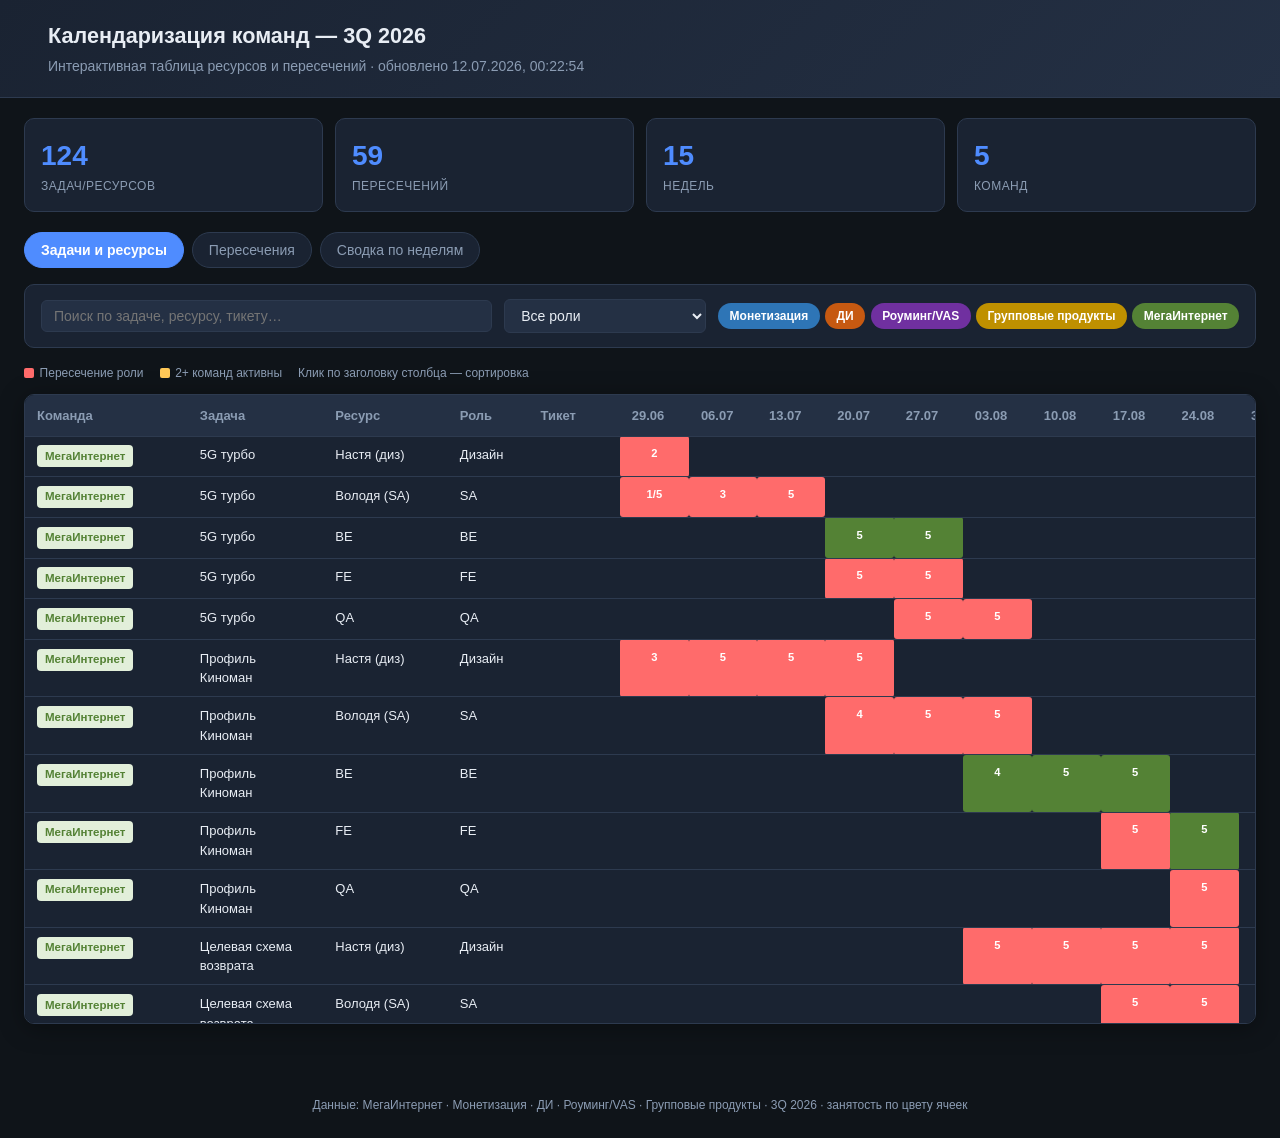
==== index.html @ ff41597f "Update dashboard: add Групповые продукты and rename ДК to МегаИнтернет. Reflects latest calendarizat" ====
<!DOCTYPE html>
<html lang="ru">
<head>
  <meta charset="UTF-8">
  <meta name="viewport" content="width=device-width, initial-scale=1.0">
  <title>Календаризация команд — 3Q 2026</title>
  <style>
    :root {
      --bg: #0f1419;
      --surface: #1a2332;
      --surface2: #243044;
      --border: #2d3a4f;
      --text: #e8edf4;
      --muted: #8b9cb3;
      --accent: #4f8cff;
      --danger: #ff6b6b;
      --danger-bg: rgba(255, 107, 107, 0.15);
      --warn: #ffc857;
      --warn-bg: rgba(255, 200, 87, 0.12);
      --radius: 10px;
      --shadow: 0 4px 24px rgba(0,0,0,.35);
    }
    * { box-sizing: border-box; margin: 0; padding: 0; }
    body {
      font-family: -apple-system, BlinkMacSystemFont, 'Segoe UI', Roboto, sans-serif;
      background: var(--bg);
      color: var(--text);
      min-height: 100vh;
      line-height: 1.5;
    }
    header {
      background: linear-gradient(135deg, #1a2332 0%, #243044 100%);
      border-bottom: 1px solid var(--border);
      padding: 1.25rem 1.5rem;
    }
    header h1 { font-size: 1.35rem; font-weight: 700; }
    header p { color: var(--muted); font-size: 0.875rem; margin-top: 0.25rem; }
    .container { max-width: 1400px; margin: 0 auto; padding: 1.25rem 1.5rem 3rem; }
    .stats {
      display: grid;
      grid-template-columns: repeat(auto-fit, minmax(140px, 1fr));
      gap: 0.75rem;
      margin-bottom: 1.25rem;
    }
    .stat {
      background: var(--surface);
      border: 1px solid var(--border);
      border-radius: var(--radius);
      padding: 1rem;
    }
    .stat .val { font-size: 1.75rem; font-weight: 700; color: var(--accent); }
    .stat .lbl { font-size: 0.75rem; color: var(--muted); text-transform: uppercase; letter-spacing: 0.04em; }
    .tabs {
      display: flex;
      gap: 0.5rem;
      flex-wrap: wrap;
      margin-bottom: 1rem;
    }
    .tab {
      background: var(--surface);
      border: 1px solid var(--border);
      color: var(--muted);
      padding: 0.55rem 1rem;
      border-radius: 999px;
      cursor: pointer;
      font-size: 0.875rem;
      transition: all .15s;
    }
    .tab:hover { border-color: var(--accent); color: var(--text); }
    .tab.active { background: var(--accent); border-color: var(--accent); color: #fff; font-weight: 600; }
    .panel { display: none; }
    .panel.active { display: block; }
    .toolbar {
      display: flex;
      gap: 0.75rem;
      flex-wrap: wrap;
      align-items: center;
      margin-bottom: 1rem;
      background: var(--surface);
      border: 1px solid var(--border);
      border-radius: var(--radius);
      padding: 0.875rem 1rem;
    }
    .toolbar label { font-size: 0.8rem; color: var(--muted); }
    input[type="search"], select {
      background: var(--surface2);
      border: 1px solid var(--border);
      color: var(--text);
      padding: 0.45rem 0.75rem;
      border-radius: 6px;
      font-size: 0.875rem;
    }
    input[type="search"] { min-width: 220px; flex: 1; }
    .chip-group { display: flex; gap: 0.35rem; flex-wrap: wrap; }
    .chip {
      padding: 0.3rem 0.65rem;
      border-radius: 999px;
      font-size: 0.75rem;
      cursor: pointer;
      border: 1px solid var(--border);
      background: var(--surface2);
      color: var(--muted);
      transition: all .12s;
    }
    .chip.on { color: #fff; border-color: transparent; font-weight: 600; }
    .table-wrap {
      overflow: auto;
      border: 1px solid var(--border);
      border-radius: var(--radius);
      background: var(--surface);
      box-shadow: var(--shadow);
      max-height: 70vh;
    }
    table { width: 100%; border-collapse: collapse; font-size: 0.8125rem; }
    th {
      position: sticky;
      top: 0;
      background: var(--surface2);
      color: var(--muted);
      text-align: left;
      padding: 0.65rem 0.75rem;
      border-bottom: 1px solid var(--border);
      white-space: nowrap;
      cursor: pointer;
      user-select: none;
      z-index: 2;
    }
    th:hover { color: var(--text); }
    th.sorted { color: var(--accent); }
    td {
      padding: 0.55rem 0.75rem;
      border-bottom: 1px solid var(--border);
      vertical-align: top;
    }
    tr:hover td { background: rgba(79, 140, 255, 0.06); }
    .team-badge {
      display: inline-block;
      padding: 0.15rem 0.5rem;
      border-radius: 4px;
      font-size: 0.72rem;
      font-weight: 600;
      white-space: nowrap;
    }
    .conflict-row td { background: var(--danger-bg) !important; }
    .multi-row td { background: var(--warn-bg) !important; }
    .week-cell {
      text-align: center;
      min-width: 42px;
      font-size: 0.7rem;
      font-weight: 600;
    }
    .week-cell.filled { border-radius: 3px; }
    .week-cell.conflict { background: var(--danger) !important; color: #fff; }
    .legend {
      display: flex;
      gap: 1rem;
      flex-wrap: wrap;
      font-size: 0.75rem;
      color: var(--muted);
      margin-bottom: 0.75rem;
    }
    .legend span { display: flex; align-items: center; gap: 0.35rem; }
    .dot { width: 10px; height: 10px; border-radius: 2px; }
    .empty { text-align: center; padding: 3rem; color: var(--muted); }
    .conflict-tasks { font-size: 0.75rem; color: var(--muted); margin-top: 0.25rem; }
    footer { text-align: center; padding: 1.5rem; color: var(--muted); font-size: 0.75rem; }
    @media (max-width: 768px) {
      .container { padding: 1rem; }
      input[type="search"] { min-width: 100%; }
    }
  </style>
</head>
<body>
  <header>
    <div class="container" style="padding-bottom:0;padding-top:0">
      <h1>Календаризация команд — 3Q 2026</h1>
      <p>Интерактивная таблица ресурсов и пересечений · <span id="generated"></span></p>
    </div>
  </header>

  <div class="container">
    <div class="stats" id="stats"></div>

    <div class="tabs" id="tabs">
      <button class="tab active" data-tab="gantt">Задачи и ресурсы</button>
      <button class="tab" data-tab="conflicts">Пересечения</button>
      <button class="tab" data-tab="weekly">Сводка по неделям</button>
    </div>

    <div class="toolbar" id="toolbar">
      <input type="search" id="search" placeholder="Поиск по задаче, ресурсу, тикету…">
      <select id="roleFilter"><option value="">Все роли</option></select>
      <div class="chip-group" id="teamChips"></div>
    </div>

    <div class="legend">
      <span><i class="dot" style="background:var(--danger)"></i> Пересечение роли</span>
      <span><i class="dot" style="background:var(--warn)"></i> 2+ команд активны</span>
      <span>Клик по заголовку столбца — сортировка</span>
    </div>

    <div class="panel active" id="panel-gantt">
      <div class="table-wrap"><table id="ganttTable"><thead></thead><tbody></tbody></table></div>
    </div>
    <div class="panel" id="panel-conflicts">
      <div class="table-wrap"><table id="conflictsTable"><thead></thead><tbody></tbody></table></div>
    </div>
    <div class="panel" id="panel-weekly">
      <div class="table-wrap"><table id="weeklyTable"><thead></thead><tbody></tbody></table></div>
    </div>
  </div>

  <footer>Данные: МегаИнтернет · Монетизация · ДИ · Роуминг/VAS · Групповые продукты · 3Q 2026 · занятость по цвету ячеек</footer>

  <script>
    let DATA = null;
    let activeTeams = new Set();
    let sortState = { col: null, asc: true };

    let TEAM_KEYS = [];

    async function loadData() {
      const res = await fetch('data.json');
      DATA = await res.json();
      TEAM_KEYS = Object.keys(DATA.teams);
      document.getElementById('generated').textContent = 'обновлено ' + new Date(DATA.generated).toLocaleString('ru-RU');
      TEAM_KEYS.forEach(t => activeTeams.add(t));
      initFilters();
      renderStats();
      renderAll();
    }

    function initFilters() {
      const roles = [...new Set(DATA.entries.map(e => e.role))].sort();
      const sel = document.getElementById('roleFilter');
      roles.forEach(r => { const o = document.createElement('option'); o.value = r; o.textContent = r; sel.appendChild(o); });

      const chips = document.getElementById('teamChips');
      TEAM_KEYS.forEach(key => {
        const cfg = DATA.teams[key];
        const c = document.createElement('button');
        c.className = 'chip on';
        c.dataset.team = key;
        c.textContent = cfg.full;
        c.style.background = cfg.color;
        c.onclick = () => {
          if (activeTeams.has(key)) { activeTeams.delete(key); c.classList.remove('on'); c.style.background = ''; }
          else { activeTeams.add(key); c.classList.add('on'); c.style.background = cfg.color; }
          renderAll();
        };
        chips.appendChild(c);
      });

      document.getElementById('search').oninput = renderAll;
      document.getElementById('roleFilter').onchange = renderAll;

      document.querySelectorAll('.tab').forEach(btn => {
        btn.onclick = () => {
          document.querySelectorAll('.tab').forEach(b => b.classList.remove('active'));
          document.querySelectorAll('.panel').forEach(p => p.classList.remove('active'));
          btn.classList.add('active');
          document.getElementById('panel-' + btn.dataset.tab).classList.add('active');
        };
      });
    }

    function renderStats() {
      const el = document.getElementById('stats');
      const active = DATA.entries.filter(e => Object.keys(e.weeks).length > 0);
      el.innerHTML = [
        ['Задач/ресурсов', active.length],
        ['Пересечений', DATA.conflicts.length],
        ['Недель', DATA.weeks.length],
        ['Команд', TEAM_KEYS.length],
      ].map(([l,v]) => `<div class="stat"><div class="val">${v}</div><div class="lbl">${l}</div></div>`).join('');
    }

    function filterEntries() {
      const q = document.getElementById('search').value.toLowerCase();
      const role = document.getElementById('roleFilter').value;
      return DATA.entries.filter(e => {
        if (!activeTeams.has(e.team)) return false;
        if (role && e.role !== role) return false;
        if (q && !(`${e.task} ${e.resource} ${e.ticket} ${e.role}`.toLowerCase().includes(q))) return false;
        return Object.keys(e.weeks).length > 0;
      });
    }

    function isConflictWeekRole(weekIso, role) {
      return DATA.conflicts.some(c => c.week === weekIso && c.role === role);
    }

    function teamBadge(team) {
      const cfg = DATA.teams[team];
      return `<span class="team-badge" style="background:${cfg.bg};color:${cfg.color}">${cfg.full}</span>`;
    }

    function renderGantt() {
      const entries = filterEntries();
      const thead = document.querySelector('#ganttTable thead');
      const tbody = document.querySelector('#ganttTable tbody');
      const weekHeaders = DATA.weeks.map(w => `<th>${w.label}</th>`).join('');
      thead.innerHTML = `<tr><th data-col="team">Команда</th><th data-col="task">Задача</th><th data-col="resource">Ресурс</th><th data-col="role">Роль</th><th data-col="ticket">Тикет</th>${weekHeaders}</tr>`;

      if (!entries.length) {
        tbody.innerHTML = `<tr><td colspan="${5 + DATA.weeks.length}" class="empty">Нет данных по фильтрам</td></tr>`;
        return;
      }

      tbody.innerHTML = entries.map(e => {
        const cfg = DATA.teams[e.team];
        const cells = DATA.weeks.map(w => {
          const val = e.weeks[w.iso];
          if (!val) return '<td class="week-cell"></td>';
          const cls = isConflictWeekRole(w.iso, e.role) ? 'week-cell filled conflict' : 'week-cell filled';
          const bg = isConflictWeekRole(w.iso, e.role) ? '' : `background:${cfg.color};color:#fff;`;
          return `<td class="${cls}" style="${bg}" title="${val}">${val.length > 6 ? val.slice(0,5)+'…' : val}</td>`;
        }).join('');
        return `<tr>
          <td>${teamBadge(e.team)}</td>
          <td>${esc(e.task)}</td>
          <td>${esc(e.resource)}</td>
          <td>${esc(e.role)}</td>
          <td>${esc(e.ticket)}</td>${cells}</tr>`;
      }).join('');

      bindSort('#ganttTable', entries, renderGantt);
    }

    function renderConflicts() {
      const q = document.getElementById('search').value.toLowerCase();
      const role = document.getElementById('roleFilter').value;
      let rows = DATA.conflicts.filter(c => {
        if (role && c.role !== role) return false;
        if (!c.teams.some(t => { const k = Object.entries(DATA.teams).find(([_,v]) => v.full === t)?.[0]; return k && activeTeams.has(k); })) return false;
        if (q && !(c.role + c.teams.join() + c.tasks.join()).toLowerCase().includes(q)) return false;
        return true;
      });

      const thead = document.querySelector('#conflictsTable thead');
      const tbody = document.querySelector('#conflictsTable tbody');
      thead.innerHTML = '<tr><th>Неделя</th><th>Роль</th><th>Команды</th><th>Задачи</th></tr>';

      if (!rows.length) {
        tbody.innerHTML = '<tr><td colspan="4" class="empty">Нет пересечений по фильтрам</td></tr>';
        return;
      }

      tbody.innerHTML = rows.map(c => `<tr class="conflict-row">
        <td>${c.weekLabel}</td>
        <td><strong>${esc(c.role)}</strong></td>
        <td>${c.teams.map(t => `<span class="team-badge" style="background:#ffc7ce;color:#9c0006;margin:1px">${esc(t)}</span>`).join(' ')}</td>
        <td><div class="conflict-tasks">${c.tasks.slice(0,5).map(esc).join('<br>')}${c.tasks.length > 5 ? `<br>… +${c.tasks.length-5}` : ''}</div></td>
      </tr>`).join('');
    }

    function renderWeekly() {
      const thead = document.querySelector('#weeklyTable thead');
      const tbody = document.querySelector('#weeklyTable tbody');
      const teamHeaders = TEAM_KEYS.map(k => `<th>${DATA.teams[k].full}</th>`).join('');
      thead.innerHTML = `<tr><th>Неделя</th><th>Всего</th>${teamHeaders}<th>Команды</th><th>Конфликты</th></tr>`;

      tbody.innerHTML = DATA.weekly.map(w => {
        const hasConflict = w.conflicts.length > 0;
        const multiTeam = w.activeTeams.length >= 2;
        const cls = hasConflict ? 'conflict-row' : (multiTeam ? 'multi-row' : '');
        const conflicts = w.conflicts.map(c => `${c.role} (${c.teams.join('+')})`).join('; ');
        const teamCells = TEAM_KEYS.map(k => {
          const name = DATA.teams[k].full;
          return `<td>${w.counts[name] ?? w.counts[k] ?? 0}</td>`;
        }).join('');
        return `<tr class="${cls}">
          <td>${w.weekLabel}</td>
          <td><strong>${w.total}</strong></td>
          ${teamCells}
          <td>${w.activeTeams.join(', ')}</td>
          <td style="color:var(--danger)">${esc(conflicts)}</td>
        </tr>`;
      }).join('');
    }

    function renderAll() {
      renderGantt();
      renderConflicts();
      renderWeekly();
    }

    function esc(s) {
      if (!s) return '';
      return String(s).replace(/&/g,'&amp;').replace(/</g,'&lt;').replace(/>/g,'&gt;');
    }

    function bindSort(selector, data, rerender) {
      document.querySelectorAll(`${selector} th[data-col]`).forEach(th => {
        th.onclick = () => {
          const col = th.dataset.col;
          if (sortState.col === col) sortState.asc = !sortState.asc;
          else { sortState.col = col; sortState.asc = true; }
          data.sort((a, b) => {
            const av = (a[col] || a.team || '').toString();
            const bv = (b[col] || b.team || '').toString();
            return sortState.asc ? av.localeCompare(bv, 'ru') : bv.localeCompare(av, 'ru');
          });
          rerender();
        };
      });
    }

    loadData().catch(err => {
      document.querySelector('.container').innerHTML = `<div class="empty" style="padding:4rem">
        <h2>Не удалось загрузить data.json</h2>
        <p style="margin-top:1rem;color:var(--muted)">Запустите локальный сервер в папке interactive:<br><code>python3 -m http.server 8080</code></p>
        <p style="margin-top:.5rem;color:var(--muted)">${err.message}</p>
      </div>`;
    });
  </script>
</body>
</html>
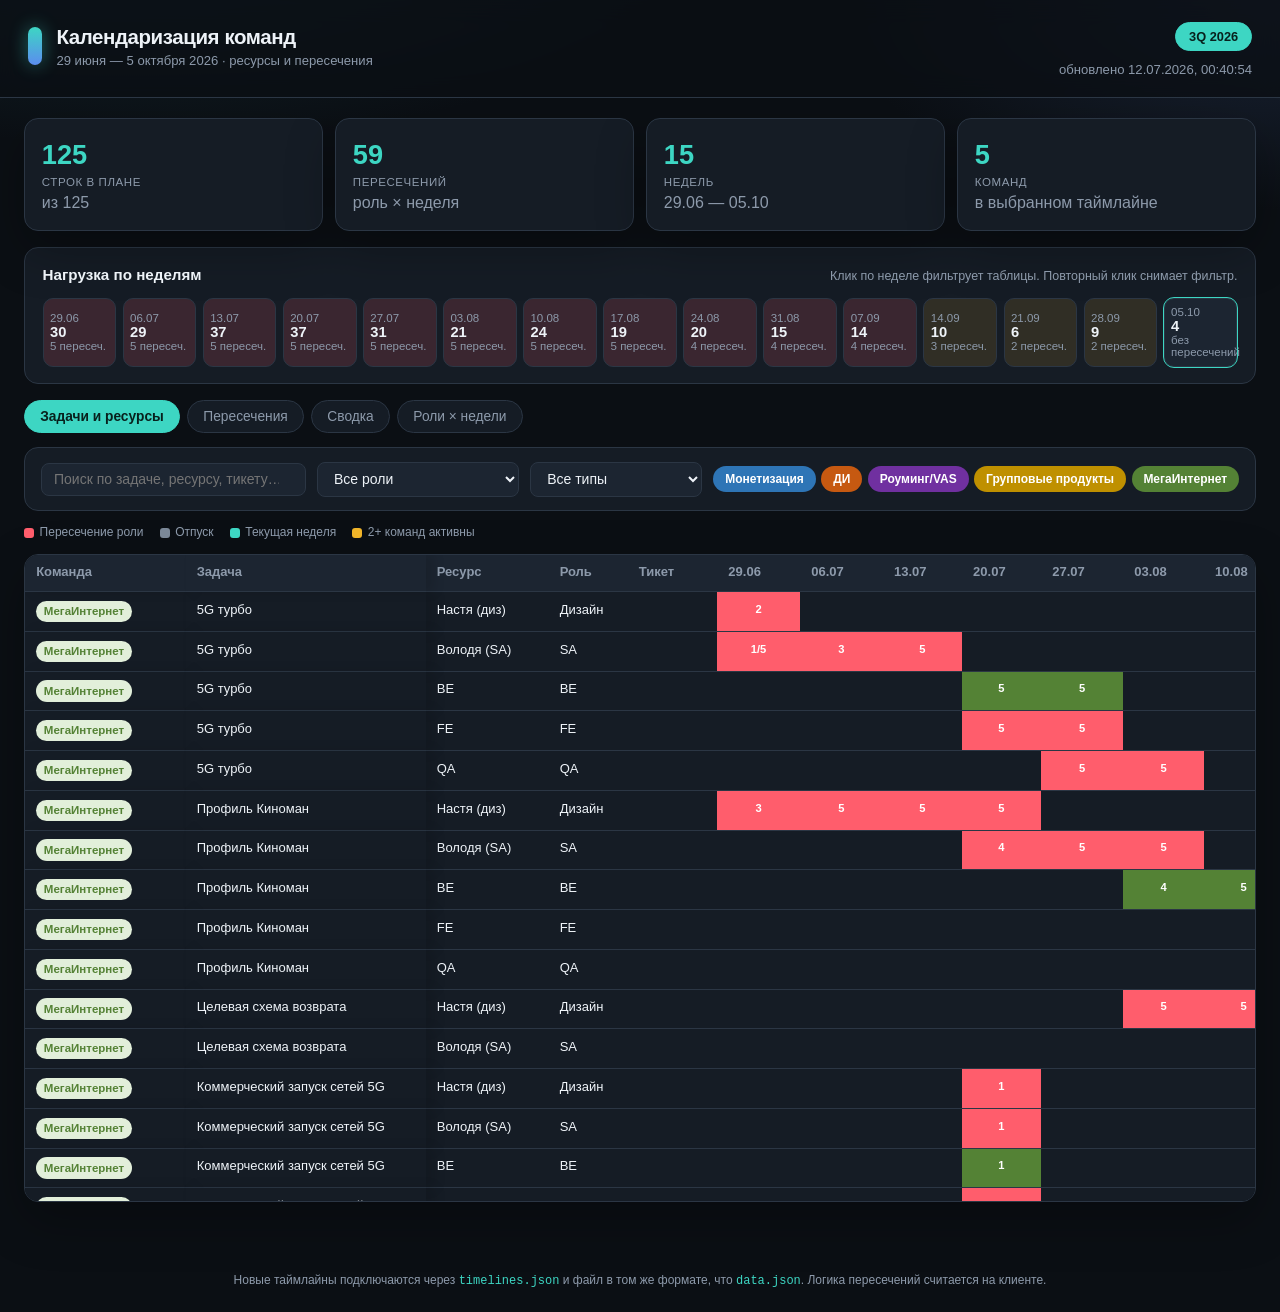
==== commit 4e6365ba: "Rebuild calendar dashboard for multiple timelines. Keep the 3Q 2026 conflict and weekly calculations" ====
--- a/index.html
+++ b/index.html
@@ -3,416 +3,77 @@
 <head>
   <meta charset="UTF-8">
   <meta name="viewport" content="width=device-width, initial-scale=1.0">
-  <title>Календаризация команд — 3Q 2026</title>
-  <style>
-    :root {
-      --bg: #0f1419;
-      --surface: #1a2332;
-      --surface2: #243044;
-      --border: #2d3a4f;
-      --text: #e8edf4;
-      --muted: #8b9cb3;
-      --accent: #4f8cff;
-      --danger: #ff6b6b;
-      --danger-bg: rgba(255, 107, 107, 0.15);
-      --warn: #ffc857;
-      --warn-bg: rgba(255, 200, 87, 0.12);
-      --radius: 10px;
-      --shadow: 0 4px 24px rgba(0,0,0,.35);
-    }
-    * { box-sizing: border-box; margin: 0; padding: 0; }
-    body {
-      font-family: -apple-system, BlinkMacSystemFont, 'Segoe UI', Roboto, sans-serif;
-      background: var(--bg);
-      color: var(--text);
-      min-height: 100vh;
-      line-height: 1.5;
-    }
-    header {
-      background: linear-gradient(135deg, #1a2332 0%, #243044 100%);
-      border-bottom: 1px solid var(--border);
-      padding: 1.25rem 1.5rem;
-    }
-    header h1 { font-size: 1.35rem; font-weight: 700; }
-    header p { color: var(--muted); font-size: 0.875rem; margin-top: 0.25rem; }
-    .container { max-width: 1400px; margin: 0 auto; padding: 1.25rem 1.5rem 3rem; }
-    .stats {
-      display: grid;
-      grid-template-columns: repeat(auto-fit, minmax(140px, 1fr));
-      gap: 0.75rem;
-      margin-bottom: 1.25rem;
-    }
-    .stat {
-      background: var(--surface);
-      border: 1px solid var(--border);
-      border-radius: var(--radius);
-      padding: 1rem;
-    }
-    .stat .val { font-size: 1.75rem; font-weight: 700; color: var(--accent); }
-    .stat .lbl { font-size: 0.75rem; color: var(--muted); text-transform: uppercase; letter-spacing: 0.04em; }
-    .tabs {
-      display: flex;
-      gap: 0.5rem;
-      flex-wrap: wrap;
-      margin-bottom: 1rem;
-    }
-    .tab {
-      background: var(--surface);
-      border: 1px solid var(--border);
-      color: var(--muted);
-      padding: 0.55rem 1rem;
-      border-radius: 999px;
-      cursor: pointer;
-      font-size: 0.875rem;
-      transition: all .15s;
-    }
-    .tab:hover { border-color: var(--accent); color: var(--text); }
-    .tab.active { background: var(--accent); border-color: var(--accent); color: #fff; font-weight: 600; }
-    .panel { display: none; }
-    .panel.active { display: block; }
-    .toolbar {
-      display: flex;
-      gap: 0.75rem;
-      flex-wrap: wrap;
-      align-items: center;
-      margin-bottom: 1rem;
-      background: var(--surface);
-      border: 1px solid var(--border);
-      border-radius: var(--radius);
-      padding: 0.875rem 1rem;
-    }
-    .toolbar label { font-size: 0.8rem; color: var(--muted); }
-    input[type="search"], select {
-      background: var(--surface2);
-      border: 1px solid var(--border);
-      color: var(--text);
-      padding: 0.45rem 0.75rem;
-      border-radius: 6px;
-      font-size: 0.875rem;
-    }
-    input[type="search"] { min-width: 220px; flex: 1; }
-    .chip-group { display: flex; gap: 0.35rem; flex-wrap: wrap; }
-    .chip {
-      padding: 0.3rem 0.65rem;
-      border-radius: 999px;
-      font-size: 0.75rem;
-      cursor: pointer;
-      border: 1px solid var(--border);
-      background: var(--surface2);
-      color: var(--muted);
-      transition: all .12s;
-    }
-    .chip.on { color: #fff; border-color: transparent; font-weight: 600; }
-    .table-wrap {
-      overflow: auto;
-      border: 1px solid var(--border);
-      border-radius: var(--radius);
-      background: var(--surface);
-      box-shadow: var(--shadow);
-      max-height: 70vh;
-    }
-    table { width: 100%; border-collapse: collapse; font-size: 0.8125rem; }
-    th {
-      position: sticky;
-      top: 0;
-      background: var(--surface2);
-      color: var(--muted);
-      text-align: left;
-      padding: 0.65rem 0.75rem;
-      border-bottom: 1px solid var(--border);
-      white-space: nowrap;
-      cursor: pointer;
-      user-select: none;
-      z-index: 2;
-    }
-    th:hover { color: var(--text); }
-    th.sorted { color: var(--accent); }
-    td {
-      padding: 0.55rem 0.75rem;
-      border-bottom: 1px solid var(--border);
-      vertical-align: top;
-    }
-    tr:hover td { background: rgba(79, 140, 255, 0.06); }
-    .team-badge {
-      display: inline-block;
-      padding: 0.15rem 0.5rem;
-      border-radius: 4px;
-      font-size: 0.72rem;
-      font-weight: 600;
-      white-space: nowrap;
-    }
-    .conflict-row td { background: var(--danger-bg) !important; }
-    .multi-row td { background: var(--warn-bg) !important; }
-    .week-cell {
-      text-align: center;
-      min-width: 42px;
-      font-size: 0.7rem;
-      font-weight: 600;
-    }
-    .week-cell.filled { border-radius: 3px; }
-    .week-cell.conflict { background: var(--danger) !important; color: #fff; }
-    .legend {
-      display: flex;
-      gap: 1rem;
-      flex-wrap: wrap;
-      font-size: 0.75rem;
-      color: var(--muted);
-      margin-bottom: 0.75rem;
-    }
-    .legend span { display: flex; align-items: center; gap: 0.35rem; }
-    .dot { width: 10px; height: 10px; border-radius: 2px; }
-    .empty { text-align: center; padding: 3rem; color: var(--muted); }
-    .conflict-tasks { font-size: 0.75rem; color: var(--muted); margin-top: 0.25rem; }
-    footer { text-align: center; padding: 1.5rem; color: var(--muted); font-size: 0.75rem; }
-    @media (max-width: 768px) {
-      .container { padding: 1rem; }
-      input[type="search"] { min-width: 100%; }
-    }
-  </style>
+  <title>Календаризация команд</title>
+  <link rel="stylesheet" href="styles.css">
 </head>
 <body>
-  <header>
-    <div class="container" style="padding-bottom:0;padding-top:0">
-      <h1>Календаризация команд — 3Q 2026</h1>
-      <p>Интерактивная таблица ресурсов и пересечений · <span id="generated"></span></p>
-    </div>
-  </header>
+  <div id="app">
+    <header class="topbar">
+      <div class="brand">
+        <span class="brand-mark" aria-hidden="true"></span>
+        <div>
+          <h1>Календаризация команд</h1>
+          <p id="subtitle">Ресурсы, роли и пересечения по неделям</p>
+        </div>
+      </div>
+      <div class="topbar-right">
+        <div class="timeline-switch" id="timelineSwitch" aria-label="Таймлайны"></div>
+        <div class="updated" id="generated"></div>
+      </div>
+    </header>
 
-  <div class="container">
-    <div class="stats" id="stats"></div>
+    <main class="layout">
+      <section class="stats" id="stats"></section>
+      <section class="heatmap-card">
+        <div class="heatmap-head">
+          <h2>Нагрузка по неделям</h2>
+          <p>Клик по неделе фильтрует таблицы. Повторный клик снимает фильтр.</p>
+        </div>
+        <div class="heatmap" id="heatmap"></div>
+      </section>
 
-    <div class="tabs" id="tabs">
-      <button class="tab active" data-tab="gantt">Задачи и ресурсы</button>
-      <button class="tab" data-tab="conflicts">Пересечения</button>
-      <button class="tab" data-tab="weekly">Сводка по неделям</button>
-    </div>
+      <nav class="tabs" id="tabs">
+        <button class="tab active" data-tab="gantt">Задачи и ресурсы</button>
+        <button class="tab" data-tab="conflicts">Пересечения</button>
+        <button class="tab" data-tab="weekly">Сводка</button>
+        <button class="tab" data-tab="roles">Роли × недели</button>
+      </nav>
 
-    <div class="toolbar" id="toolbar">
-      <input type="search" id="search" placeholder="Поиск по задаче, ресурсу, тикету…">
-      <select id="roleFilter"><option value="">Все роли</option></select>
-      <div class="chip-group" id="teamChips"></div>
-    </div>
+      <section class="toolbar" id="toolbar">
+        <input type="search" id="search" placeholder="Поиск по задаче, ресурсу, тикету…">
+        <select id="roleFilter"><option value="">Все роли</option></select>
+        <select id="typeFilter"><option value="">Все типы</option></select>
+        <div class="chip-group" id="teamChips"></div>
+      </section>
 
-    <div class="legend">
-      <span><i class="dot" style="background:var(--danger)"></i> Пересечение роли</span>
-      <span><i class="dot" style="background:var(--warn)"></i> 2+ команд активны</span>
-      <span>Клик по заголовку столбца — сортировка</span>
-    </div>
+      <div class="legend">
+        <span><i class="dot conflict"></i> Пересечение роли</span>
+        <span><i class="dot vacation"></i> Отпуск</span>
+        <span><i class="dot current"></i> Текущая неделя</span>
+        <span><i class="dot multi"></i> 2+ команд активны</span>
+      </div>
 
-    <div class="panel active" id="panel-gantt">
-      <div class="table-wrap"><table id="ganttTable"><thead></thead><tbody></tbody></table></div>
-    </div>
-    <div class="panel" id="panel-conflicts">
-      <div class="table-wrap"><table id="conflictsTable"><thead></thead><tbody></tbody></table></div>
-    </div>
-    <div class="panel" id="panel-weekly">
-      <div class="table-wrap"><table id="weeklyTable"><thead></thead><tbody></tbody></table></div>
-    </div>
+      <section class="panel active" id="panel-gantt">
+        <div class="table-wrap"><table id="ganttTable"><thead></thead><tbody></tbody></table></div>
+      </section>
+      <section class="panel" id="panel-conflicts">
+        <div class="table-wrap"><table id="conflictsTable"><thead></thead><tbody></tbody></table></div>
+      </section>
+      <section class="panel" id="panel-weekly">
+        <div class="table-wrap"><table id="weeklyTable"><thead></thead><tbody></tbody></table></div>
+      </section>
+      <section class="panel" id="panel-roles">
+        <div class="table-wrap"><table id="rolesTable"><thead></thead><tbody></tbody></table></div>
+      </section>
+    </main>
+
+    <footer>
+      Новые таймлайны подключаются через <code>timelines.json</code> и файл в том же формате, что <code>data.json</code>.
+      Логика пересечений считается на клиенте.
+    </footer>
   </div>
 
-  <footer>Данные: МегаИнтернет · Монетизация · ДИ · Роуминг/VAS · Групповые продукты · 3Q 2026 · занятость по цвету ячеек</footer>
-
-  <script>
-    let DATA = null;
-    let activeTeams = new Set();
-    let sortState = { col: null, asc: true };
-
-    let TEAM_KEYS = [];
-
-    async function loadData() {
-      const res = await fetch('data.json');
-      DATA = await res.json();
-      TEAM_KEYS = Object.keys(DATA.teams);
-      document.getElementById('generated').textContent = 'обновлено ' + new Date(DATA.generated).toLocaleString('ru-RU');
-      TEAM_KEYS.forEach(t => activeTeams.add(t));
-      initFilters();
-      renderStats();
-      renderAll();
-    }
-
-    function initFilters() {
-      const roles = [...new Set(DATA.entries.map(e => e.role))].sort();
-      const sel = document.getElementById('roleFilter');
-      roles.forEach(r => { const o = document.createElement('option'); o.value = r; o.textContent = r; sel.appendChild(o); });
-
-      const chips = document.getElementById('teamChips');
-      TEAM_KEYS.forEach(key => {
-        const cfg = DATA.teams[key];
-        const c = document.createElement('button');
-        c.className = 'chip on';
-        c.dataset.team = key;
-        c.textContent = cfg.full;
-        c.style.background = cfg.color;
-        c.onclick = () => {
-          if (activeTeams.has(key)) { activeTeams.delete(key); c.classList.remove('on'); c.style.background = ''; }
-          else { activeTeams.add(key); c.classList.add('on'); c.style.background = cfg.color; }
-          renderAll();
-        };
-        chips.appendChild(c);
-      });
-
-      document.getElementById('search').oninput = renderAll;
-      document.getElementById('roleFilter').onchange = renderAll;
-
-      document.querySelectorAll('.tab').forEach(btn => {
-        btn.onclick = () => {
-          document.querySelectorAll('.tab').forEach(b => b.classList.remove('active'));
-          document.querySelectorAll('.panel').forEach(p => p.classList.remove('active'));
-          btn.classList.add('active');
-          document.getElementById('panel-' + btn.dataset.tab).classList.add('active');
-        };
-      });
-    }
-
-    function renderStats() {
-      const el = document.getElementById('stats');
-      const active = DATA.entries.filter(e => Object.keys(e.weeks).length > 0);
-      el.innerHTML = [
-        ['Задач/ресурсов', active.length],
-        ['Пересечений', DATA.conflicts.length],
-        ['Недель', DATA.weeks.length],
-        ['Команд', TEAM_KEYS.length],
-      ].map(([l,v]) => `<div class="stat"><div class="val">${v}</div><div class="lbl">${l}</div></div>`).join('');
-    }
-
-    function filterEntries() {
-      const q = document.getElementById('search').value.toLowerCase();
-      const role = document.getElementById('roleFilter').value;
-      return DATA.entries.filter(e => {
-        if (!activeTeams.has(e.team)) return false;
-        if (role && e.role !== role) return false;
-        if (q && !(`${e.task} ${e.resource} ${e.ticket} ${e.role}`.toLowerCase().includes(q))) return false;
-        return Object.keys(e.weeks).length > 0;
-      });
-    }
-
-    function isConflictWeekRole(weekIso, role) {
-      return DATA.conflicts.some(c => c.week === weekIso && c.role === role);
-    }
-
-    function teamBadge(team) {
-      const cfg = DATA.teams[team];
-      return `<span class="team-badge" style="background:${cfg.bg};color:${cfg.color}">${cfg.full}</span>`;
-    }
-
-    function renderGantt() {
-      const entries = filterEntries();
-      const thead = document.querySelector('#ganttTable thead');
-      const tbody = document.querySelector('#ganttTable tbody');
-      const weekHeaders = DATA.weeks.map(w => `<th>${w.label}</th>`).join('');
-      thead.innerHTML = `<tr><th data-col="team">Команда</th><th data-col="task">Задача</th><th data-col="resource">Ресурс</th><th data-col="role">Роль</th><th data-col="ticket">Тикет</th>${weekHeaders}</tr>`;
-
-      if (!entries.length) {
-        tbody.innerHTML = `<tr><td colspan="${5 + DATA.weeks.length}" class="empty">Нет данных по фильтрам</td></tr>`;
-        return;
-      }
-
-      tbody.innerHTML = entries.map(e => {
-        const cfg = DATA.teams[e.team];
-        const cells = DATA.weeks.map(w => {
-          const val = e.weeks[w.iso];
-          if (!val) return '<td class="week-cell"></td>';
-          const cls = isConflictWeekRole(w.iso, e.role) ? 'week-cell filled conflict' : 'week-cell filled';
-          const bg = isConflictWeekRole(w.iso, e.role) ? '' : `background:${cfg.color};color:#fff;`;
-          return `<td class="${cls}" style="${bg}" title="${val}">${val.length > 6 ? val.slice(0,5)+'…' : val}</td>`;
-        }).join('');
-        return `<tr>
-          <td>${teamBadge(e.team)}</td>
-          <td>${esc(e.task)}</td>
-          <td>${esc(e.resource)}</td>
-          <td>${esc(e.role)}</td>
-          <td>${esc(e.ticket)}</td>${cells}</tr>`;
-      }).join('');
-
-      bindSort('#ganttTable', entries, renderGantt);
-    }
-
-    function renderConflicts() {
-      const q = document.getElementById('search').value.toLowerCase();
-      const role = document.getElementById('roleFilter').value;
-      let rows = DATA.conflicts.filter(c => {
-        if (role && c.role !== role) return false;
-        if (!c.teams.some(t => { const k = Object.entries(DATA.teams).find(([_,v]) => v.full === t)?.[0]; return k && activeTeams.has(k); })) return false;
-        if (q && !(c.role + c.teams.join() + c.tasks.join()).toLowerCase().includes(q)) return false;
-        return true;
-      });
-
-      const thead = document.querySelector('#conflictsTable thead');
-      const tbody = document.querySelector('#conflictsTable tbody');
-      thead.innerHTML = '<tr><th>Неделя</th><th>Роль</th><th>Команды</th><th>Задачи</th></tr>';
-
-      if (!rows.length) {
-        tbody.innerHTML = '<tr><td colspan="4" class="empty">Нет пересечений по фильтрам</td></tr>';
-        return;
-      }
-
-      tbody.innerHTML = rows.map(c => `<tr class="conflict-row">
-        <td>${c.weekLabel}</td>
-        <td><strong>${esc(c.role)}</strong></td>
-        <td>${c.teams.map(t => `<span class="team-badge" style="background:#ffc7ce;color:#9c0006;margin:1px">${esc(t)}</span>`).join(' ')}</td>
-        <td><div class="conflict-tasks">${c.tasks.slice(0,5).map(esc).join('<br>')}${c.tasks.length > 5 ? `<br>… +${c.tasks.length-5}` : ''}</div></td>
-      </tr>`).join('');
-    }
-
-    function renderWeekly() {
-      const thead = document.querySelector('#weeklyTable thead');
-      const tbody = document.querySelector('#weeklyTable tbody');
-      const teamHeaders = TEAM_KEYS.map(k => `<th>${DATA.teams[k].full}</th>`).join('');
-      thead.innerHTML = `<tr><th>Неделя</th><th>Всего</th>${teamHeaders}<th>Команды</th><th>Конфликты</th></tr>`;
-
-      tbody.innerHTML = DATA.weekly.map(w => {
-        const hasConflict = w.conflicts.length > 0;
-        const multiTeam = w.activeTeams.length >= 2;
-        const cls = hasConflict ? 'conflict-row' : (multiTeam ? 'multi-row' : '');
-        const conflicts = w.conflicts.map(c => `${c.role} (${c.teams.join('+')})`).join('; ');
-        const teamCells = TEAM_KEYS.map(k => {
-          const name = DATA.teams[k].full;
-          return `<td>${w.counts[name] ?? w.counts[k] ?? 0}</td>`;
-        }).join('');
-        return `<tr class="${cls}">
-          <td>${w.weekLabel}</td>
-          <td><strong>${w.total}</strong></td>
-          ${teamCells}
-          <td>${w.activeTeams.join(', ')}</td>
-          <td style="color:var(--danger)">${esc(conflicts)}</td>
-        </tr>`;
-      }).join('');
-    }
-
-    function renderAll() {
-      renderGantt();
-      renderConflicts();
-      renderWeekly();
-    }
-
-    function esc(s) {
-      if (!s) return '';
-      return String(s).replace(/&/g,'&amp;').replace(/</g,'&lt;').replace(/>/g,'&gt;');
-    }
-
-    function bindSort(selector, data, rerender) {
-      document.querySelectorAll(`${selector} th[data-col]`).forEach(th => {
-        th.onclick = () => {
-          const col = th.dataset.col;
-          if (sortState.col === col) sortState.asc = !sortState.asc;
-          else { sortState.col = col; sortState.asc = true; }
-          data.sort((a, b) => {
-            const av = (a[col] || a.team || '').toString();
-            const bv = (b[col] || b.team || '').toString();
-            return sortState.asc ? av.localeCompare(bv, 'ru') : bv.localeCompare(av, 'ru');
-          });
-          rerender();
-        };
-      });
-    }
-
-    loadData().catch(err => {
-      document.querySelector('.container').innerHTML = `<div class="empty" style="padding:4rem">
-        <h2>Не удалось загрузить data.json</h2>
-        <p style="margin-top:1rem;color:var(--muted)">Запустите локальный сервер в папке interactive:<br><code>python3 -m http.server 8080</code></p>
-        <p style="margin-top:.5rem;color:var(--muted)">${err.message}</p>
-      </div>`;
-    });
-  </script>
+  <div class="toast" id="toast" hidden></div>
+  <script type="module" src="app.js"></script>
 </body>
 </html>
--- a/styles.css
+++ b/styles.css
@@ -0,0 +1,277 @@
+:root {
+  --bg: #0b0f14;
+  --bg-soft: #10161d;
+  --surface: #151c25;
+  --surface-2: #1c2531;
+  --line: #2b3644;
+  --text: #eef3f8;
+  --muted: #8d9aab;
+  --accent: #3dd6c3;
+  --accent-dim: rgba(61, 214, 195, 0.14);
+  --danger: #ff5d6c;
+  --danger-bg: rgba(255, 93, 108, 0.16);
+  --warn: #f0b429;
+  --warn-bg: rgba(240, 180, 41, 0.12);
+  --vacation: #7b8898;
+  --vacation-bg: rgba(123, 136, 152, 0.22);
+  --current: rgba(61, 214, 195, 0.18);
+  --radius: 14px;
+  --shadow: 0 18px 50px rgba(0, 0, 0, 0.28);
+}
+
+* { box-sizing: border-box; margin: 0; padding: 0; }
+
+html, body {
+  background: radial-gradient(1200px 500px at 10% -10%, #173038 0%, transparent 55%),
+              radial-gradient(900px 420px at 100% 0%, #1a2436 0%, transparent 50%),
+              var(--bg);
+  color: var(--text);
+  font-family: "Segoe UI", "IBM Plex Sans", "Helvetica Neue", Arial, sans-serif;
+  min-height: 100vh;
+  line-height: 1.45;
+}
+
+.topbar {
+  display: flex;
+  justify-content: space-between;
+  gap: 1.5rem;
+  align-items: flex-start;
+  padding: 1.35rem 1.75rem 1.1rem;
+  border-bottom: 1px solid var(--line);
+  background: rgba(11, 15, 20, 0.78);
+  backdrop-filter: blur(12px);
+  position: sticky;
+  top: 0;
+  z-index: 20;
+}
+
+.brand { display: flex; gap: 0.9rem; align-items: center; }
+.brand-mark {
+  width: 14px;
+  height: 38px;
+  border-radius: 99px;
+  background: linear-gradient(180deg, var(--accent), #5b8def);
+  box-shadow: 0 0 18px rgba(61, 214, 195, 0.45);
+}
+.brand h1 { font-size: 1.28rem; font-weight: 720; letter-spacing: -0.02em; }
+.brand p, .updated { color: var(--muted); font-size: 0.82rem; }
+
+.topbar-right {
+  display: flex;
+  flex-direction: column;
+  align-items: flex-end;
+  gap: 0.55rem;
+}
+
+.timeline-switch { display: flex; flex-wrap: wrap; gap: 0.4rem; justify-content: flex-end; }
+.timeline-btn {
+  border: 1px solid var(--line);
+  background: var(--surface);
+  color: var(--muted);
+  border-radius: 999px;
+  padding: 0.4rem 0.8rem;
+  cursor: pointer;
+  font-size: 0.8rem;
+}
+.timeline-btn.active {
+  background: var(--accent);
+  color: #08211d;
+  border-color: var(--accent);
+  font-weight: 700;
+}
+.timeline-btn:hover { border-color: var(--accent); color: var(--text); }
+.timeline-btn.active:hover { color: #08211d; }
+
+.layout { max-width: 1480px; margin: 0 auto; padding: 1.25rem 1.5rem 3rem; }
+
+.stats {
+  display: grid;
+  grid-template-columns: repeat(auto-fit, minmax(150px, 1fr));
+  gap: 0.75rem;
+  margin-bottom: 1rem;
+}
+.stat {
+  background: var(--surface);
+  border: 1px solid var(--line);
+  border-radius: var(--radius);
+  padding: 1rem 1.05rem;
+  box-shadow: var(--shadow);
+}
+.stat .val { font-size: 1.7rem; font-weight: 750; color: var(--accent); }
+.stat .lbl { font-size: 0.72rem; color: var(--muted); text-transform: uppercase; letter-spacing: 0.05em; }
+
+.heatmap-card, .toolbar, .table-wrap {
+  background: var(--surface);
+  border: 1px solid var(--line);
+  border-radius: var(--radius);
+}
+
+.heatmap-card { padding: 1rem 1.1rem 1.05rem; margin-bottom: 1rem; }
+.heatmap-head { display: flex; justify-content: space-between; gap: 1rem; align-items: baseline; margin-bottom: 0.75rem; }
+.heatmap-head h2 { font-size: 0.95rem; }
+.heatmap-head p { color: var(--muted); font-size: 0.78rem; }
+.heatmap { display: grid; grid-template-columns: repeat(auto-fit, minmax(72px, 1fr)); gap: 0.4rem; }
+.heat-cell {
+  border: 1px solid var(--line);
+  background: var(--surface-2);
+  color: var(--text);
+  border-radius: 10px;
+  padding: 0.45rem 0.4rem;
+  cursor: pointer;
+  text-align: left;
+}
+.heat-cell .w { font-size: 0.72rem; color: var(--muted); }
+.heat-cell .n { font-size: 0.92rem; font-weight: 700; }
+.heat-cell:hover, .heat-cell.on { border-color: var(--accent); box-shadow: inset 0 0 0 1px var(--accent); }
+.heat-cell.current { outline: 1px solid var(--accent); }
+.heat-cell.hot { background: var(--danger-bg); }
+.heat-cell.warm { background: var(--warn-bg); }
+
+.tabs { display: flex; flex-wrap: wrap; gap: 0.45rem; margin-bottom: 0.85rem; }
+.tab {
+  background: var(--surface);
+  border: 1px solid var(--line);
+  color: var(--muted);
+  padding: 0.5rem 0.95rem;
+  border-radius: 999px;
+  cursor: pointer;
+  font-size: 0.86rem;
+}
+.tab:hover { color: var(--text); border-color: var(--accent); }
+.tab.active { background: var(--accent); border-color: var(--accent); color: #08211d; font-weight: 700; }
+
+.toolbar {
+  display: flex;
+  gap: 0.7rem;
+  flex-wrap: wrap;
+  align-items: center;
+  margin-bottom: 0.8rem;
+  padding: 0.85rem 1rem;
+}
+input[type="search"], select {
+  background: var(--surface-2);
+  border: 1px solid var(--line);
+  color: var(--text);
+  padding: 0.48rem 0.75rem;
+  border-radius: 8px;
+  font-size: 0.875rem;
+}
+input[type="search"] { min-width: 240px; flex: 1; }
+.chip-group { display: flex; gap: 0.35rem; flex-wrap: wrap; }
+.chip {
+  padding: 0.32rem 0.68rem;
+  border-radius: 999px;
+  font-size: 0.75rem;
+  cursor: pointer;
+  border: 1px solid var(--line);
+  background: var(--surface-2);
+  color: var(--muted);
+}
+.chip.on { color: #fff; border-color: transparent; font-weight: 700; }
+
+.legend {
+  display: flex;
+  gap: 1rem;
+  flex-wrap: wrap;
+  font-size: 0.75rem;
+  color: var(--muted);
+  margin-bottom: 0.75rem;
+}
+.legend span { display: flex; align-items: center; gap: 0.35rem; }
+.dot { width: 10px; height: 10px; border-radius: 3px; display: inline-block; }
+.dot.conflict { background: var(--danger); }
+.dot.vacation { background: var(--vacation); }
+.dot.current { background: var(--accent); }
+.dot.multi { background: var(--warn); }
+
+.panel { display: none; }
+.panel.active { display: block; }
+
+.table-wrap {
+  overflow: auto;
+  max-height: 72vh;
+  box-shadow: var(--shadow);
+}
+table { width: 100%; border-collapse: separate; border-spacing: 0; font-size: 0.8125rem; }
+th, td {
+  padding: 0.55rem 0.7rem;
+  border-bottom: 1px solid var(--line);
+  vertical-align: top;
+  background: var(--surface);
+}
+th {
+  position: sticky;
+  top: 0;
+  background: var(--surface-2);
+  color: var(--muted);
+  text-align: left;
+  white-space: nowrap;
+  cursor: pointer;
+  user-select: none;
+  z-index: 3;
+}
+th:hover { color: var(--text); }
+tr:hover td { background: #1b2430; }
+.sticky-col {
+  position: sticky;
+  z-index: 2;
+  box-shadow: 8px 0 12px rgba(0,0,0,.12);
+}
+th.sticky-col { z-index: 4; }
+.col-team { left: 0; min-width: 128px; }
+.col-task { left: 128px; min-width: 240px; max-width: 320px; }
+
+.team-badge {
+  display: inline-block;
+  padding: 0.14rem 0.48rem;
+  border-radius: 999px;
+  font-size: 0.72rem;
+  font-weight: 700;
+  white-space: nowrap;
+}
+.conflict-row td { background: var(--danger-bg) !important; }
+.multi-row td { background: var(--warn-bg) !important; }
+.week-cell { text-align: center; min-width: 52px; font-size: 0.7rem; font-weight: 700; }
+.week-cell.filled { color: #fff; }
+.week-cell.conflict { background: var(--danger) !important; color: #fff; }
+.week-cell.vacation { background: var(--vacation-bg) !important; color: var(--text); font-weight: 600; }
+.week-col.current { box-shadow: inset 0 -3px 0 var(--accent); }
+td.current-week, th.current-week { background-image: linear-gradient(var(--current), var(--current)); }
+.task-cell { max-width: 320px; }
+.muted { color: var(--muted); }
+.empty { text-align: center; padding: 3rem 1rem; color: var(--muted); }
+.conflict-tasks { font-size: 0.75rem; color: var(--muted); margin-top: 0.25rem; }
+.role-cell { text-align: center; font-weight: 700; min-width: 52px; }
+.role-cell.one { background: var(--accent-dim); }
+.role-cell.conflict { background: var(--danger); color: #fff; }
+
+footer {
+  text-align: center;
+  padding: 1.4rem;
+  color: var(--muted);
+  font-size: 0.75rem;
+}
+footer code { color: var(--accent); }
+
+.toast {
+  position: fixed;
+  right: 1rem;
+  bottom: 1rem;
+  background: var(--surface-2);
+  border: 1px solid var(--line);
+  color: var(--text);
+  padding: 0.8rem 1rem;
+  border-radius: 12px;
+  max-width: 360px;
+  box-shadow: var(--shadow);
+}
+
+.error-box { padding: 3rem 1.5rem; text-align: center; color: var(--muted); }
+.error-box h2 { color: var(--text); margin-bottom: 0.75rem; }
+
+@media (max-width: 860px) {
+  .topbar { flex-direction: column; }
+  .topbar-right { align-items: flex-start; }
+  input[type="search"] { min-width: 100%; }
+  .col-team, .col-task { position: static; box-shadow: none; }
+}
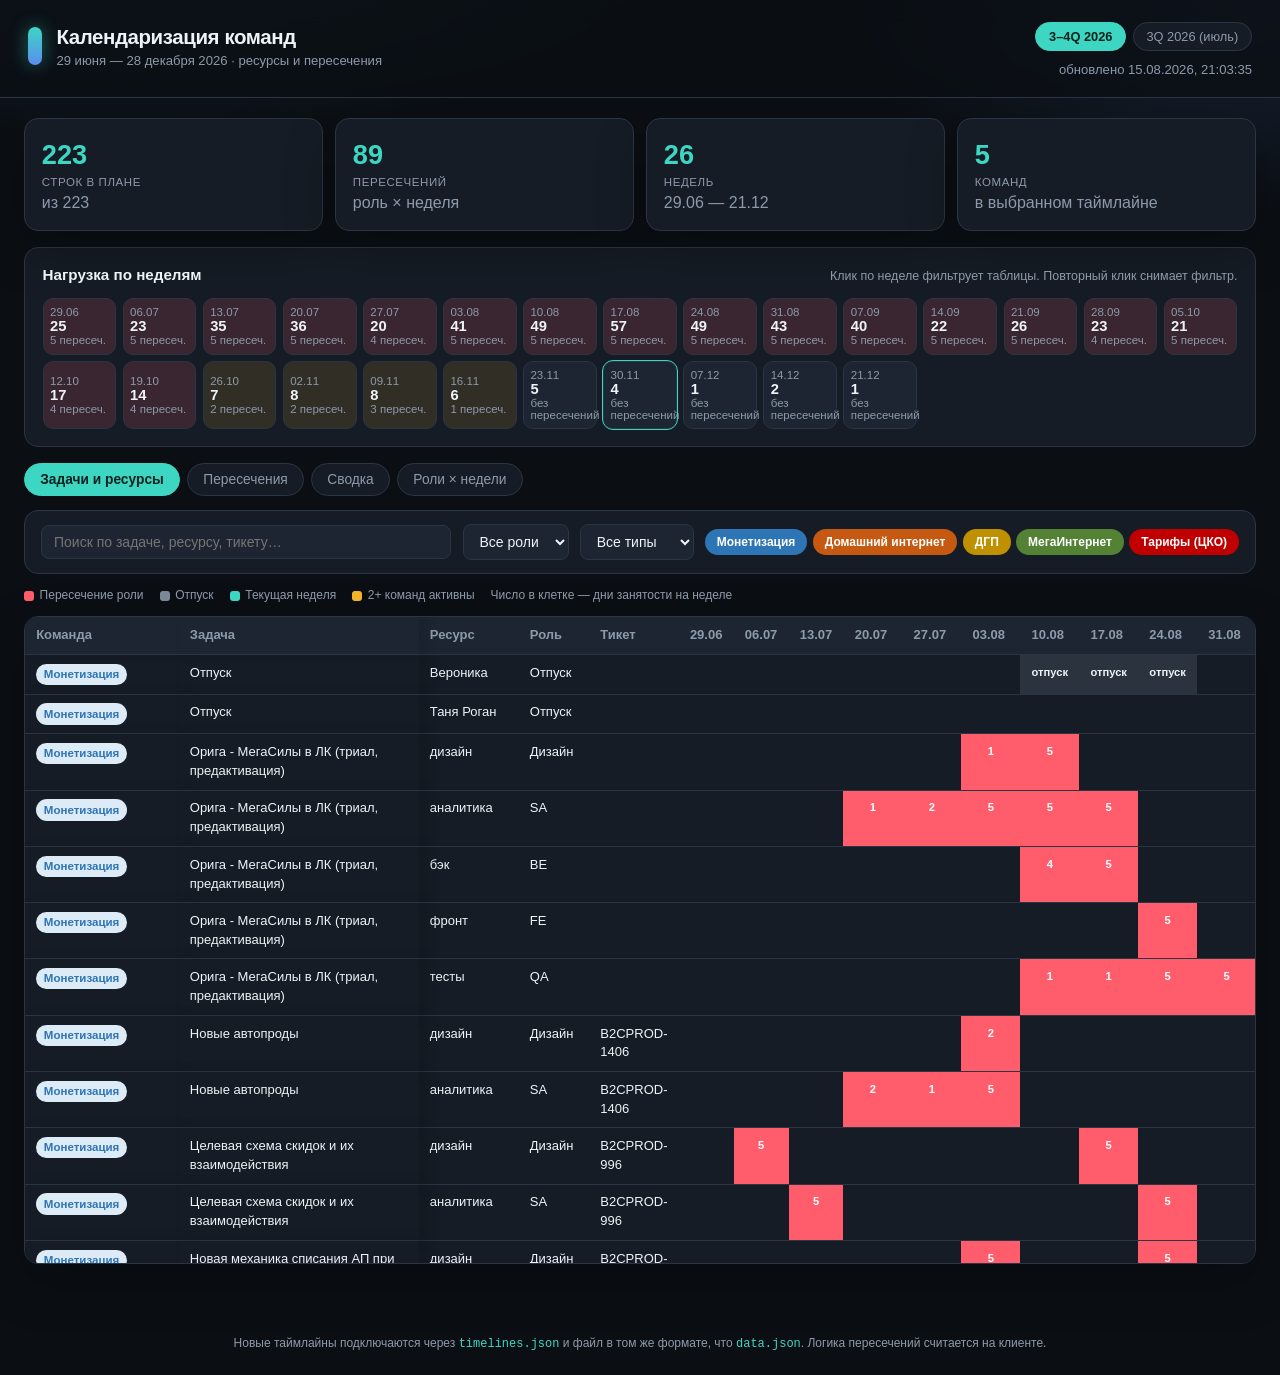
==== commit fe35909e: "Show occupied weekdays in gantt cells, matching MegaInternet 5G кино. Daily plans now store a day co" ====
--- a/index.html
+++ b/index.html
@@ -51,6 +51,7 @@
         <span><i class="dot vacation"></i> Отпуск</span>
         <span><i class="dot current"></i> Текущая неделя</span>
         <span><i class="dot multi"></i> 2+ команд активны</span>
+        <span>Число в клетке — дни занятости на неделе</span>
       </div>
 
       <section class="panel active" id="panel-gantt">
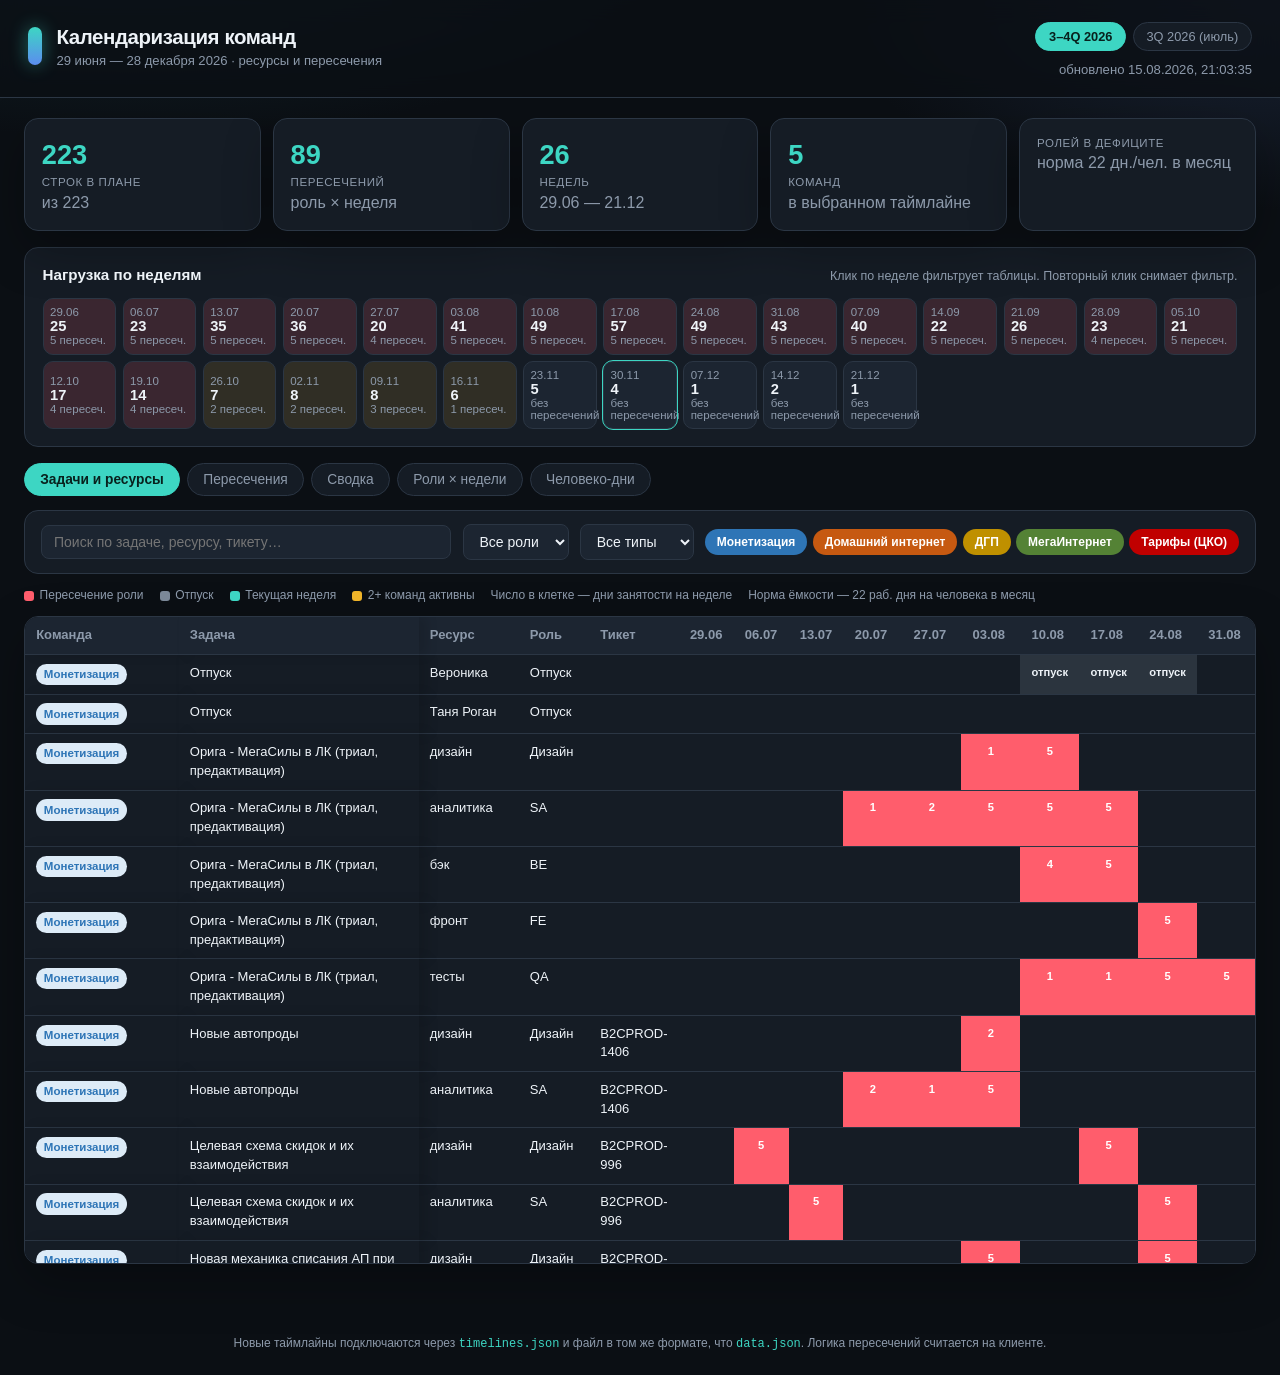
==== commit 992bfc8d: "Add person-days by specialty with surplus and deficit vs 22-day months. Each specialist-month has a " ====
--- a/index.html
+++ b/index.html
@@ -37,6 +37,7 @@
         <button class="tab" data-tab="conflicts">Пересечения</button>
         <button class="tab" data-tab="weekly">Сводка</button>
         <button class="tab" data-tab="roles">Роли × недели</button>
+        <button class="tab" data-tab="capacity">Человеко-дни</button>
       </nav>
 
       <section class="toolbar" id="toolbar">
@@ -52,6 +53,7 @@
         <span><i class="dot current"></i> Текущая неделя</span>
         <span><i class="dot multi"></i> 2+ команд активны</span>
         <span>Число в клетке — дни занятости на неделе</span>
+        <span>Норма ёмкости — 22 раб. дня на человека в месяц</span>
       </div>
 
       <section class="panel active" id="panel-gantt">
@@ -66,6 +68,10 @@
       <section class="panel" id="panel-roles">
         <div class="table-wrap"><table id="rolesTable"><thead></thead><tbody></tbody></table></div>
       </section>
+      <section class="panel" id="panel-capacity">
+        <div class="capacity-note" id="capacityNote"></div>
+        <div class="table-wrap"><table id="capacityTable"><thead></thead><tbody></tbody></table></div>
+      </section>
     </main>
 
     <footer>
--- a/styles.css
+++ b/styles.css
@@ -230,6 +230,14 @@
   white-space: nowrap;
 }
 .conflict-row td { background: var(--danger-bg) !important; }
+.deficit-row td { background: var(--danger-bg); }
+td.deficit, .deficit { color: var(--danger); font-weight: 700; }
+td.surplus, .surplus { color: var(--accent); }
+.capacity-note {
+  color: var(--muted);
+  font-size: 0.8rem;
+  margin: 0 0 0.65rem;
+}
 .multi-row td { background: var(--warn-bg) !important; }
 .week-cell { text-align: center; min-width: 52px; font-size: 0.7rem; font-weight: 700; }
 .week-cell.filled { color: #fff; }
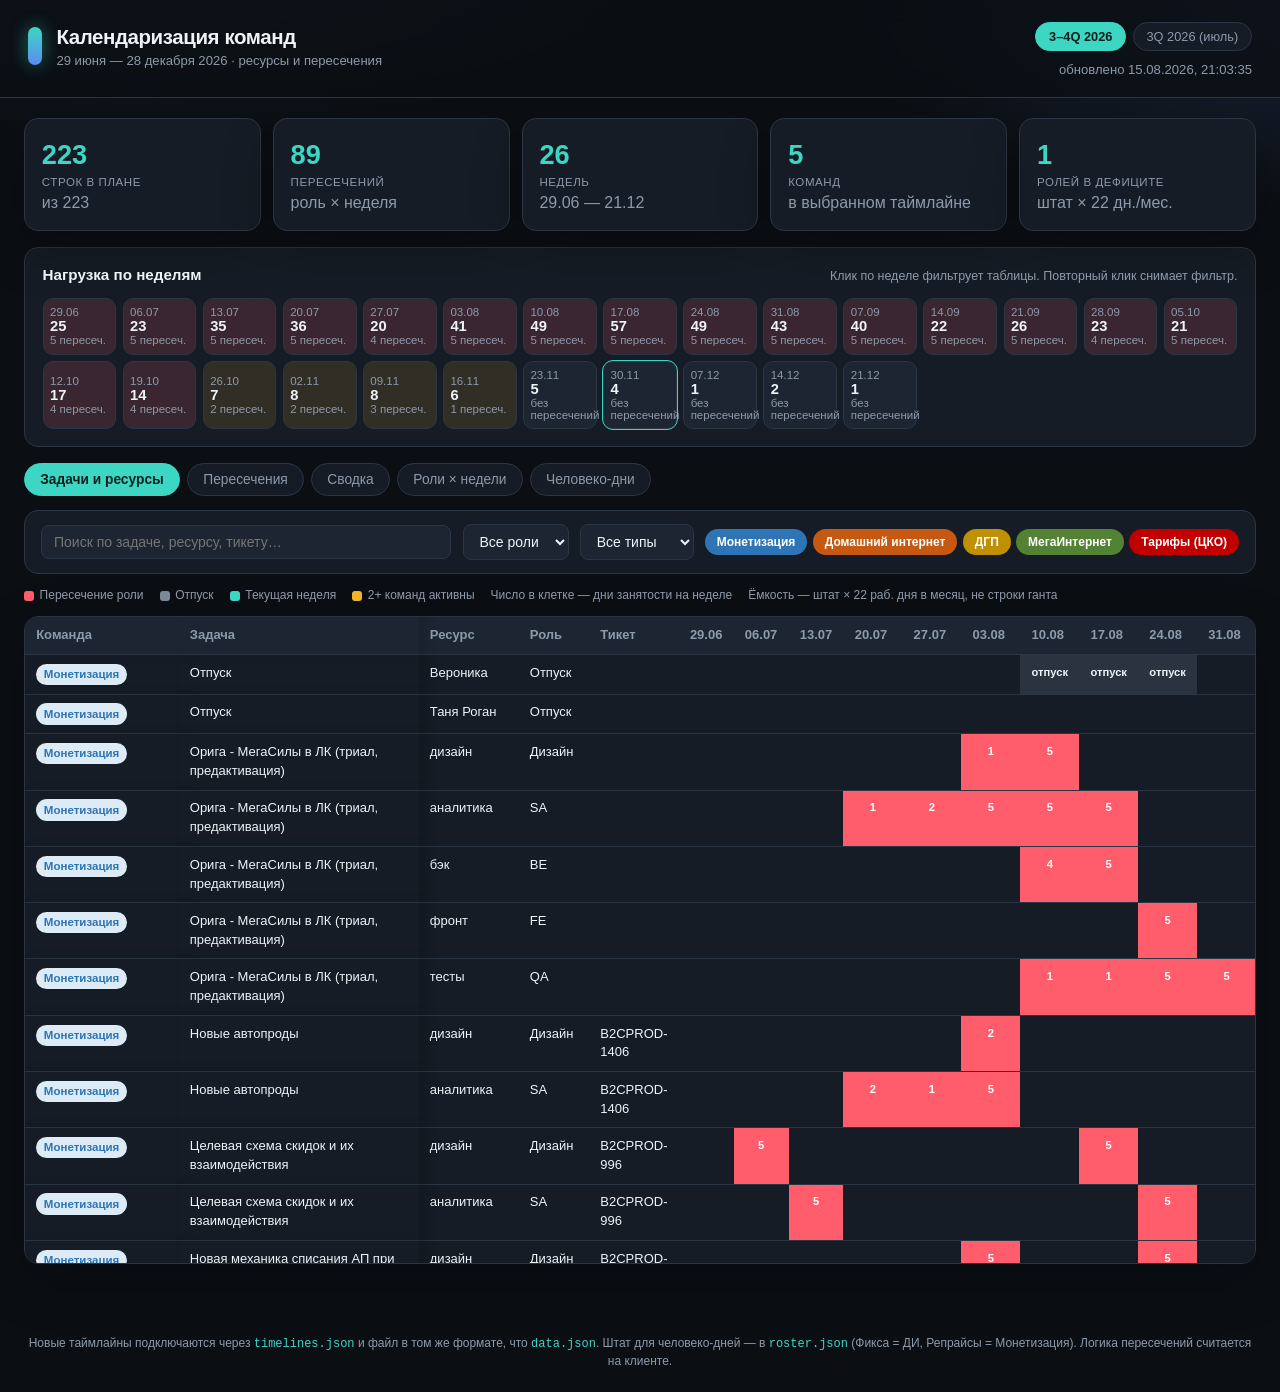
==== commit cd40b9b5: "Count person-day capacity from the real roster, not gantt labels. Fixa maps to Home Internet and Rep" ====
--- a/index.html
+++ b/index.html
@@ -53,7 +53,7 @@
         <span><i class="dot current"></i> Текущая неделя</span>
         <span><i class="dot multi"></i> 2+ команд активны</span>
         <span>Число в клетке — дни занятости на неделе</span>
-        <span>Норма ёмкости — 22 раб. дня на человека в месяц</span>
+        <span>Ёмкость — штат × 22 раб. дня в месяц, не строки ганта</span>
       </div>
 
       <section class="panel active" id="panel-gantt">
@@ -76,6 +76,7 @@
 
     <footer>
       Новые таймлайны подключаются через <code>timelines.json</code> и файл в том же формате, что <code>data.json</code>.
+      Штат для человеко-дней — в <code>roster.json</code> (Фикса = ДИ, Репрайсы = Монетизация).
       Логика пересечений считается на клиенте.
     </footer>
   </div>
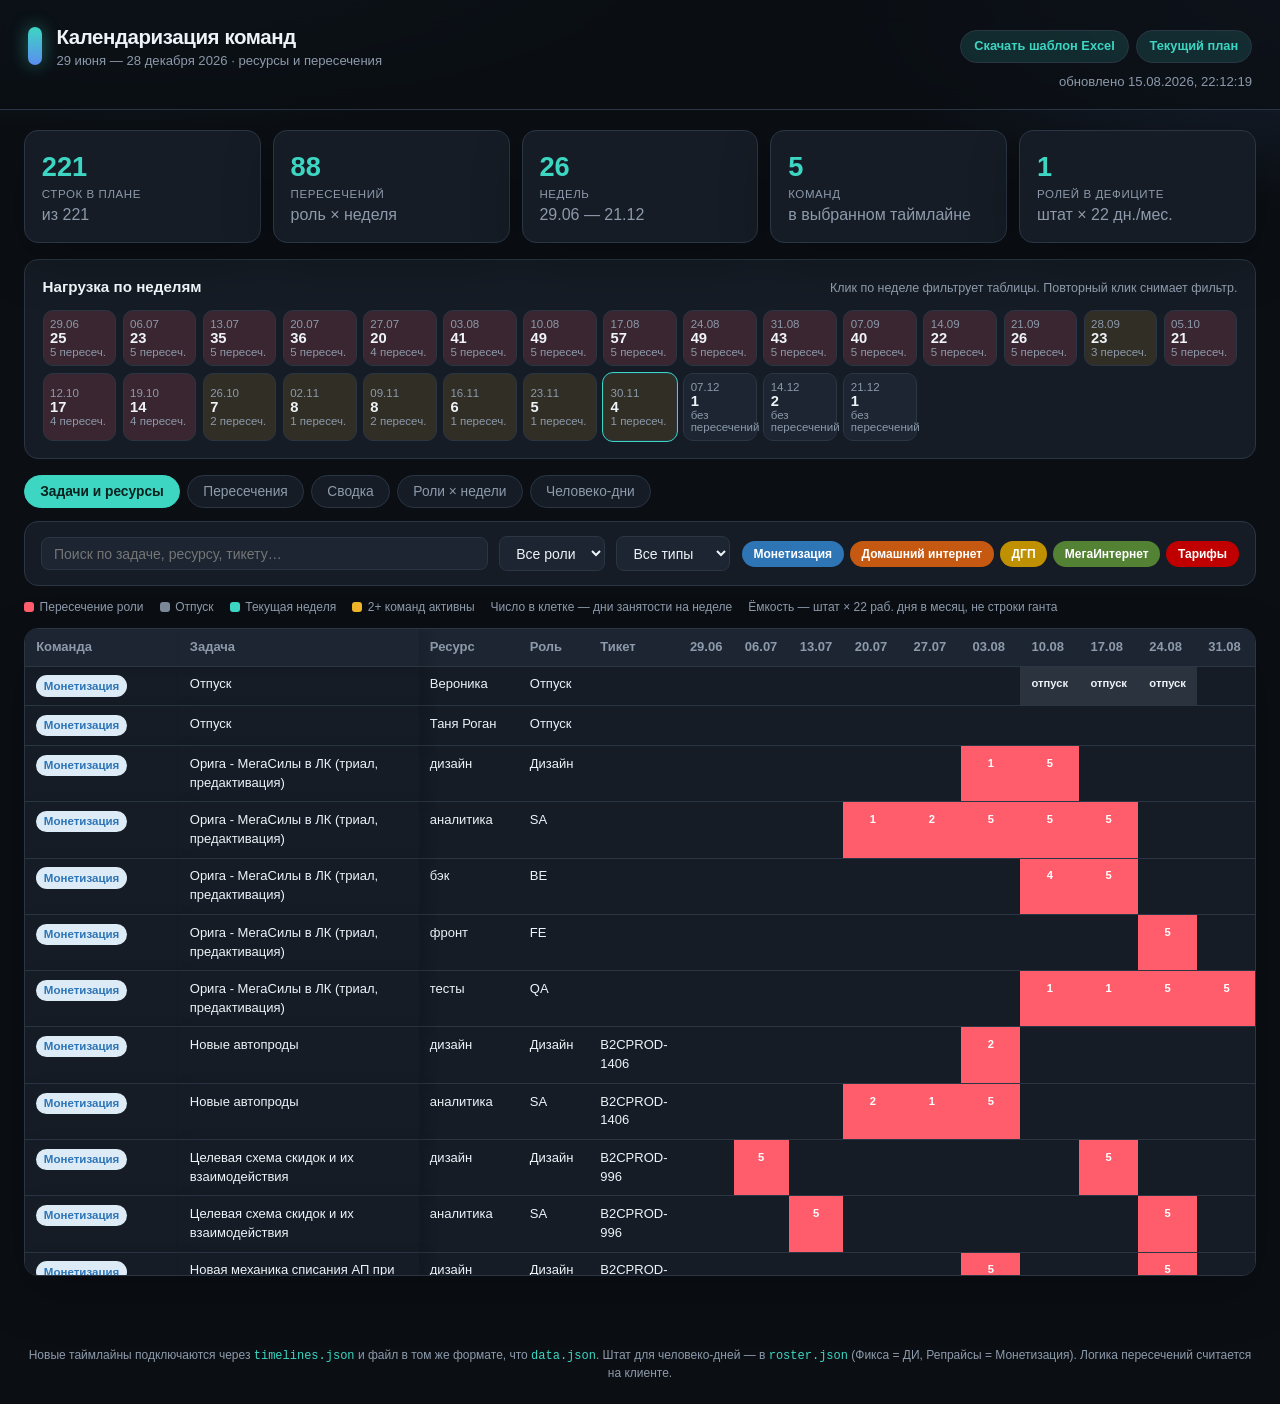
==== commit e894475d: "Add English-named Excel downloads on the dashboard. Chat links with Cyrillic filenames did not downl" ====
--- a/index.html
+++ b/index.html
@@ -18,6 +18,10 @@
       </div>
       <div class="topbar-right">
         <div class="timeline-switch" id="timelineSwitch" aria-label="Таймлайны"></div>
+        <div class="template-downloads">
+          <a class="download-link" href="templates/calendarization_template.xlsx" download="Календаризация_шаблон.xlsx">Скачать шаблон Excel</a>
+          <a class="download-link" href="templates/calendarization_current_plan.xlsx" download="Календаризация_текущий_план.xlsx">Текущий план</a>
+        </div>
         <div class="updated" id="generated"></div>
       </div>
     </header>
--- a/styles.css
+++ b/styles.css
@@ -56,6 +56,19 @@
 .brand h1 { font-size: 1.28rem; font-weight: 720; letter-spacing: -0.02em; }
 .brand p, .updated { color: var(--muted); font-size: 0.82rem; }
 
+.template-downloads { display: flex; flex-wrap: wrap; gap: 0.45rem; justify-content: flex-end; }
+.download-link {
+  border: 1px solid var(--line);
+  background: var(--accent-dim);
+  color: var(--accent);
+  border-radius: 999px;
+  padding: 0.38rem 0.8rem;
+  font-size: 0.8rem;
+  font-weight: 650;
+  text-decoration: none;
+}
+.download-link:hover { border-color: var(--accent); }
+
 .topbar-right {
   display: flex;
   flex-direction: column;
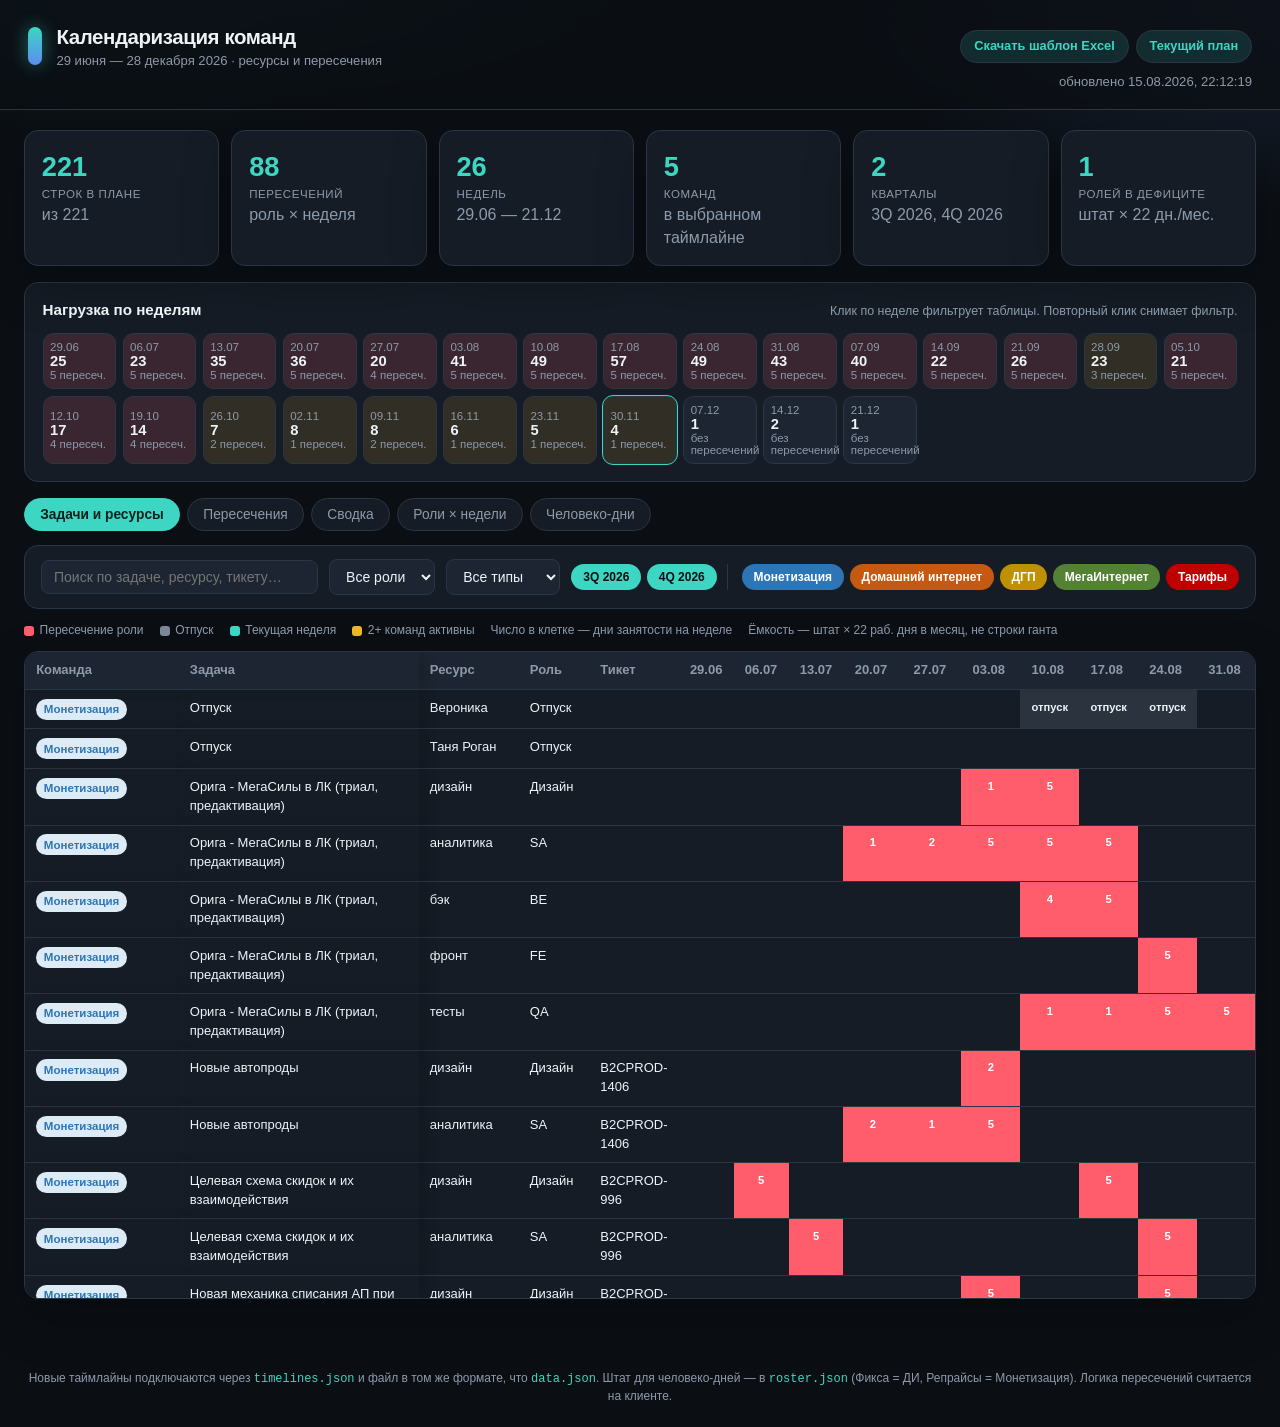
==== commit dad0fd21: "Add quarter chips to filter demand and capacity. The H2 dashboard can now show 3Q or 4Q 2026 separat" ====
--- a/index.html
+++ b/index.html
@@ -48,7 +48,8 @@
         <input type="search" id="search" placeholder="Поиск по задаче, ресурсу, тикету…">
         <select id="roleFilter"><option value="">Все роли</option></select>
         <select id="typeFilter"><option value="">Все типы</option></select>
-        <div class="chip-group" id="teamChips"></div>
+        <div class="chip-group" id="quarterChips" aria-label="Кварталы"></div>
+        <div class="chip-group" id="teamChips" aria-label="Команды"></div>
       </section>
 
       <div class="legend">
--- a/styles.css
+++ b/styles.css
@@ -171,6 +171,11 @@
 }
 input[type="search"] { min-width: 240px; flex: 1; }
 .chip-group { display: flex; gap: 0.35rem; flex-wrap: wrap; }
+#quarterChips:not([hidden]) {
+  padding-right: 0.65rem;
+  margin-right: 0.15rem;
+  border-right: 1px solid var(--line);
+}
 .chip {
   padding: 0.32rem 0.68rem;
   border-radius: 999px;
@@ -181,6 +186,7 @@
   color: var(--muted);
 }
 .chip.on { color: #fff; border-color: transparent; font-weight: 700; }
+#quarterChips .chip.on { background: var(--accent); color: #0b0f14; }
 
 .legend {
   display: flex;
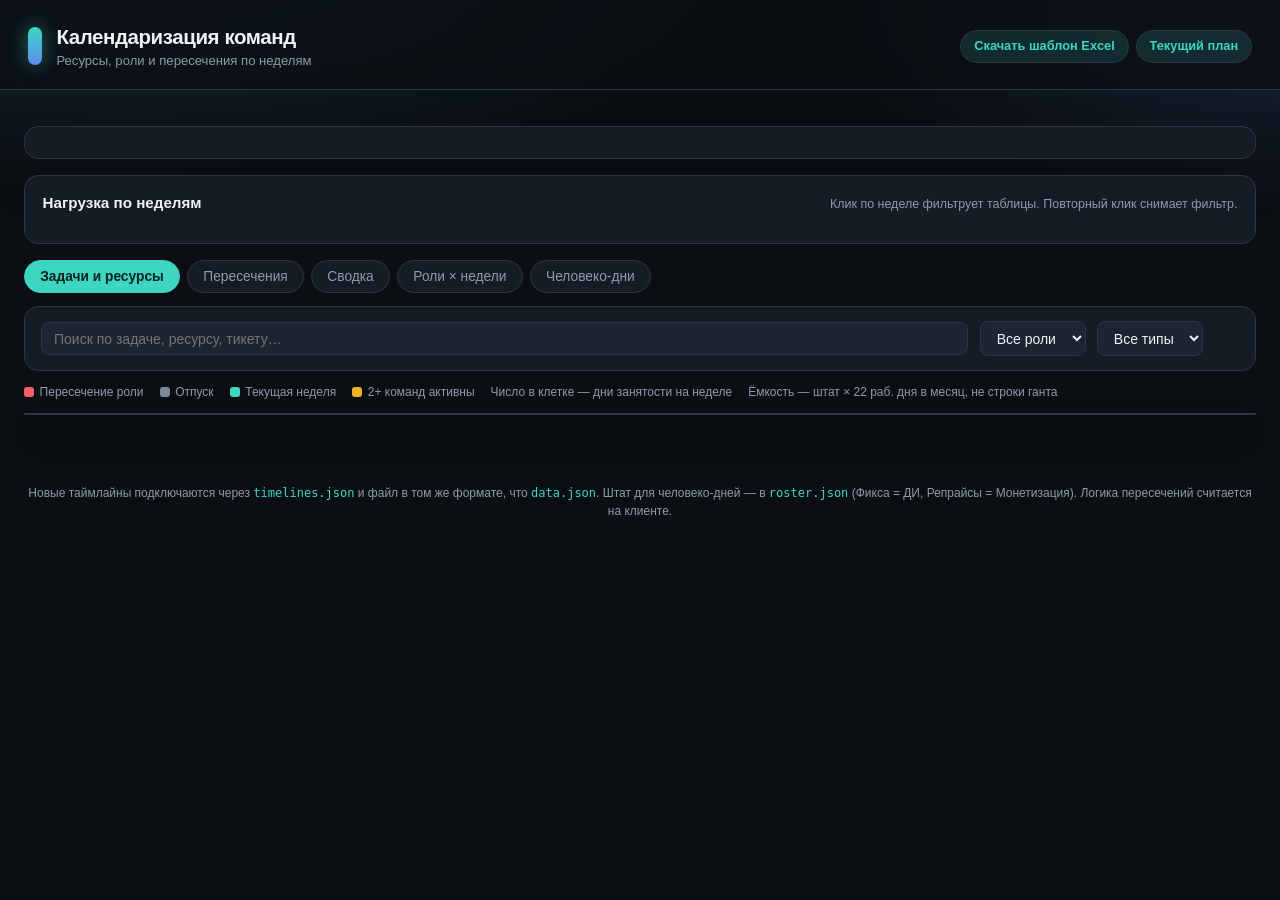
==== commit b99f14e3: "Show which roles are short, and in which team. The top of the dashboard now lists staff deficits as " ====
--- a/index.html
+++ b/index.html
@@ -28,6 +28,7 @@
 
     <main class="layout">
       <section class="stats" id="stats"></section>
+      <section class="deficit-banner" id="deficitBanner" aria-live="polite"></section>
       <section class="heatmap-card">
         <div class="heatmap-head">
           <h2>Нагрузка по неделям</h2>
--- a/styles.css
+++ b/styles.css
@@ -113,6 +113,55 @@
 .stat .val { font-size: 1.7rem; font-weight: 750; color: var(--accent); }
 .stat .lbl { font-size: 0.72rem; color: var(--muted); text-transform: uppercase; letter-spacing: 0.05em; }
 
+.deficit-banner {
+  background: var(--surface);
+  border: 1px solid var(--line);
+  border-radius: var(--radius);
+  padding: 0.9rem 1.05rem 1rem;
+  margin-bottom: 1rem;
+  box-shadow: var(--shadow);
+}
+.deficit-banner.has-deficit {
+  border-color: rgba(255, 93, 108, 0.4);
+  background: linear-gradient(180deg, var(--danger-bg), var(--surface) 48%);
+}
+.deficit-head {
+  display: flex;
+  justify-content: space-between;
+  gap: 1rem;
+  align-items: baseline;
+  margin-bottom: 0.65rem;
+}
+.deficit-head h2 { font-size: 0.95rem; }
+.deficit-head p { color: var(--muted); font-size: 0.78rem; }
+.deficit-banner.has-deficit .deficit-head h2 { color: var(--danger); }
+.deficit-groups { display: flex; flex-direction: column; gap: 0.42rem; }
+.deficit-role {
+  display: flex;
+  flex-wrap: wrap;
+  gap: 0.35rem 0.75rem;
+  align-items: center;
+}
+.deficit-role-name {
+  min-width: 92px;
+  font-weight: 700;
+  font-size: 0.82rem;
+}
+.deficit-teams { display: flex; flex-wrap: wrap; gap: 0.35rem; }
+.deficit-chip {
+  display: inline-flex;
+  align-items: center;
+  gap: 0.4rem;
+  border: 1px solid var(--line);
+  background: var(--surface-2);
+  color: var(--text);
+  border-radius: 999px;
+  padding: 0.2rem 0.55rem 0.2rem 0.25rem;
+  cursor: pointer;
+  font-size: 0.78rem;
+}
+.deficit-chip:hover { border-color: var(--danger); }
+
 .heatmap-card, .toolbar, .table-wrap {
   background: var(--surface);
   border: 1px solid var(--line);
